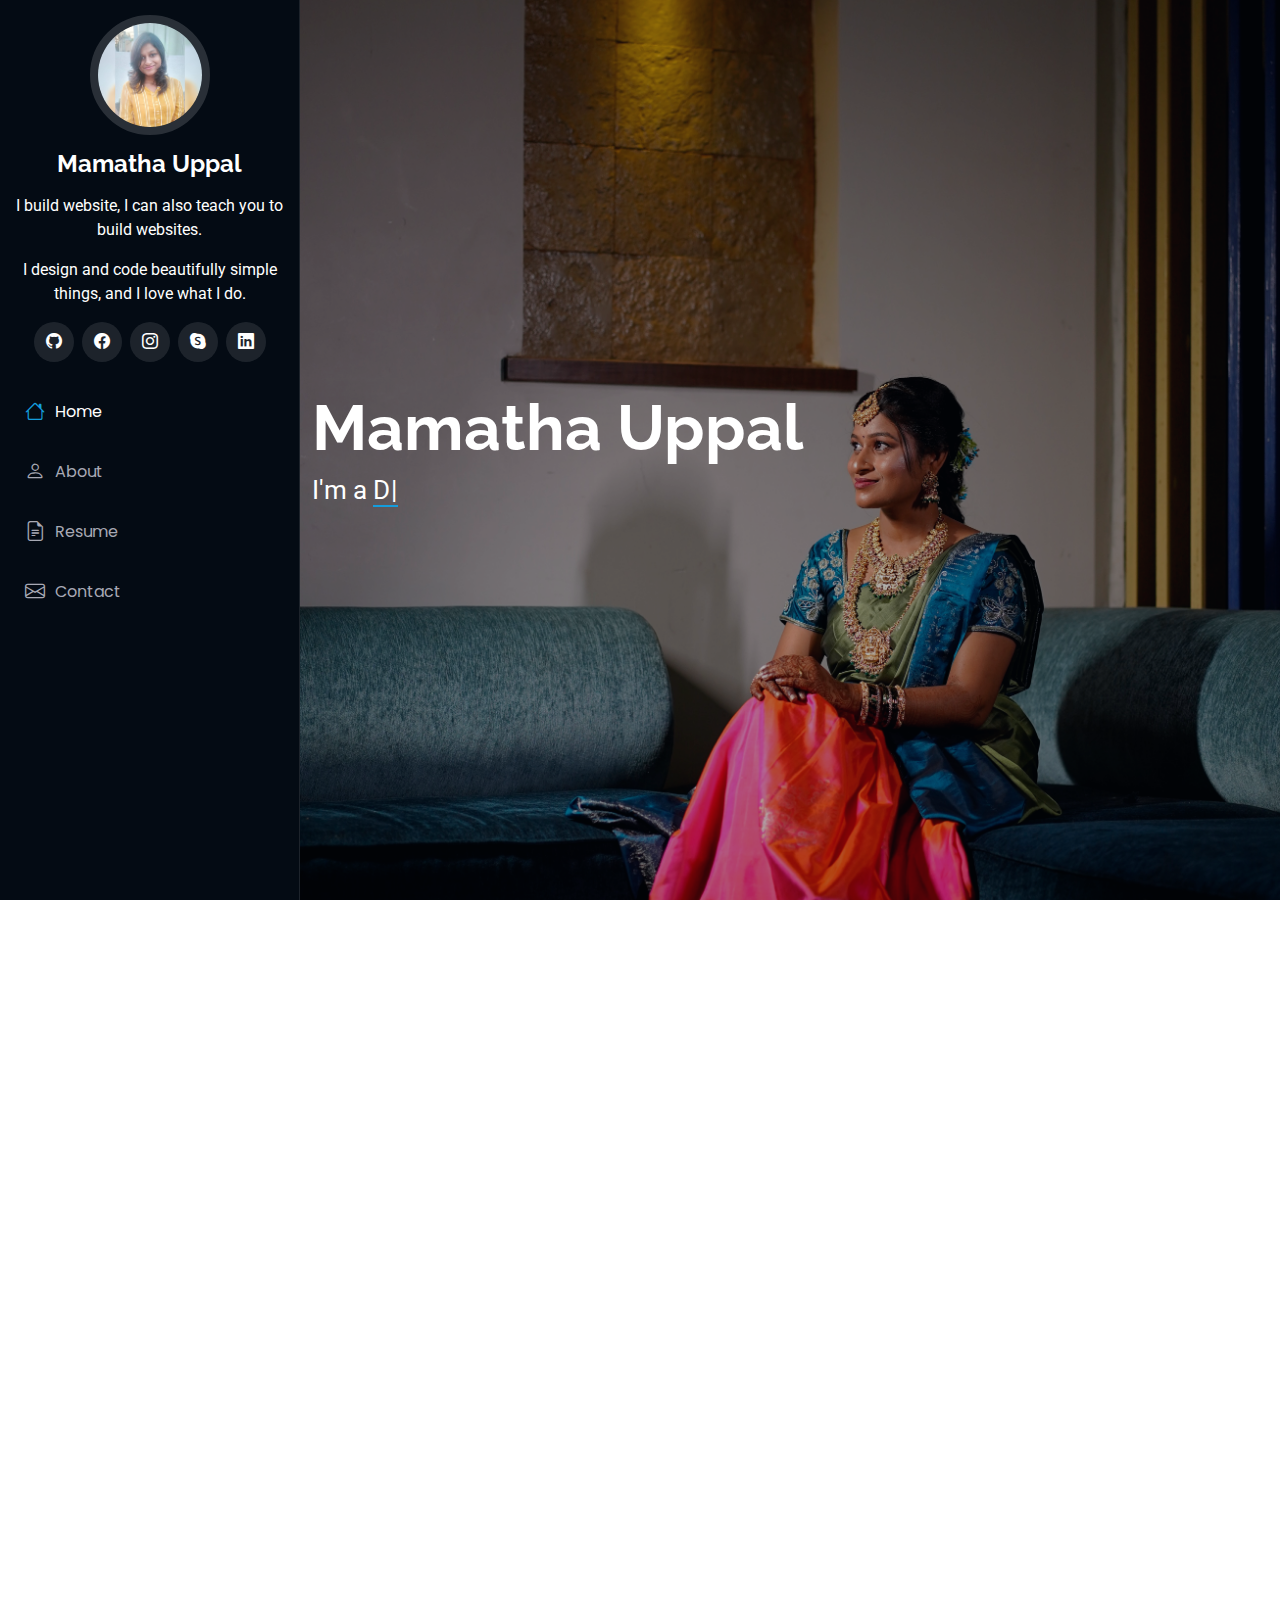
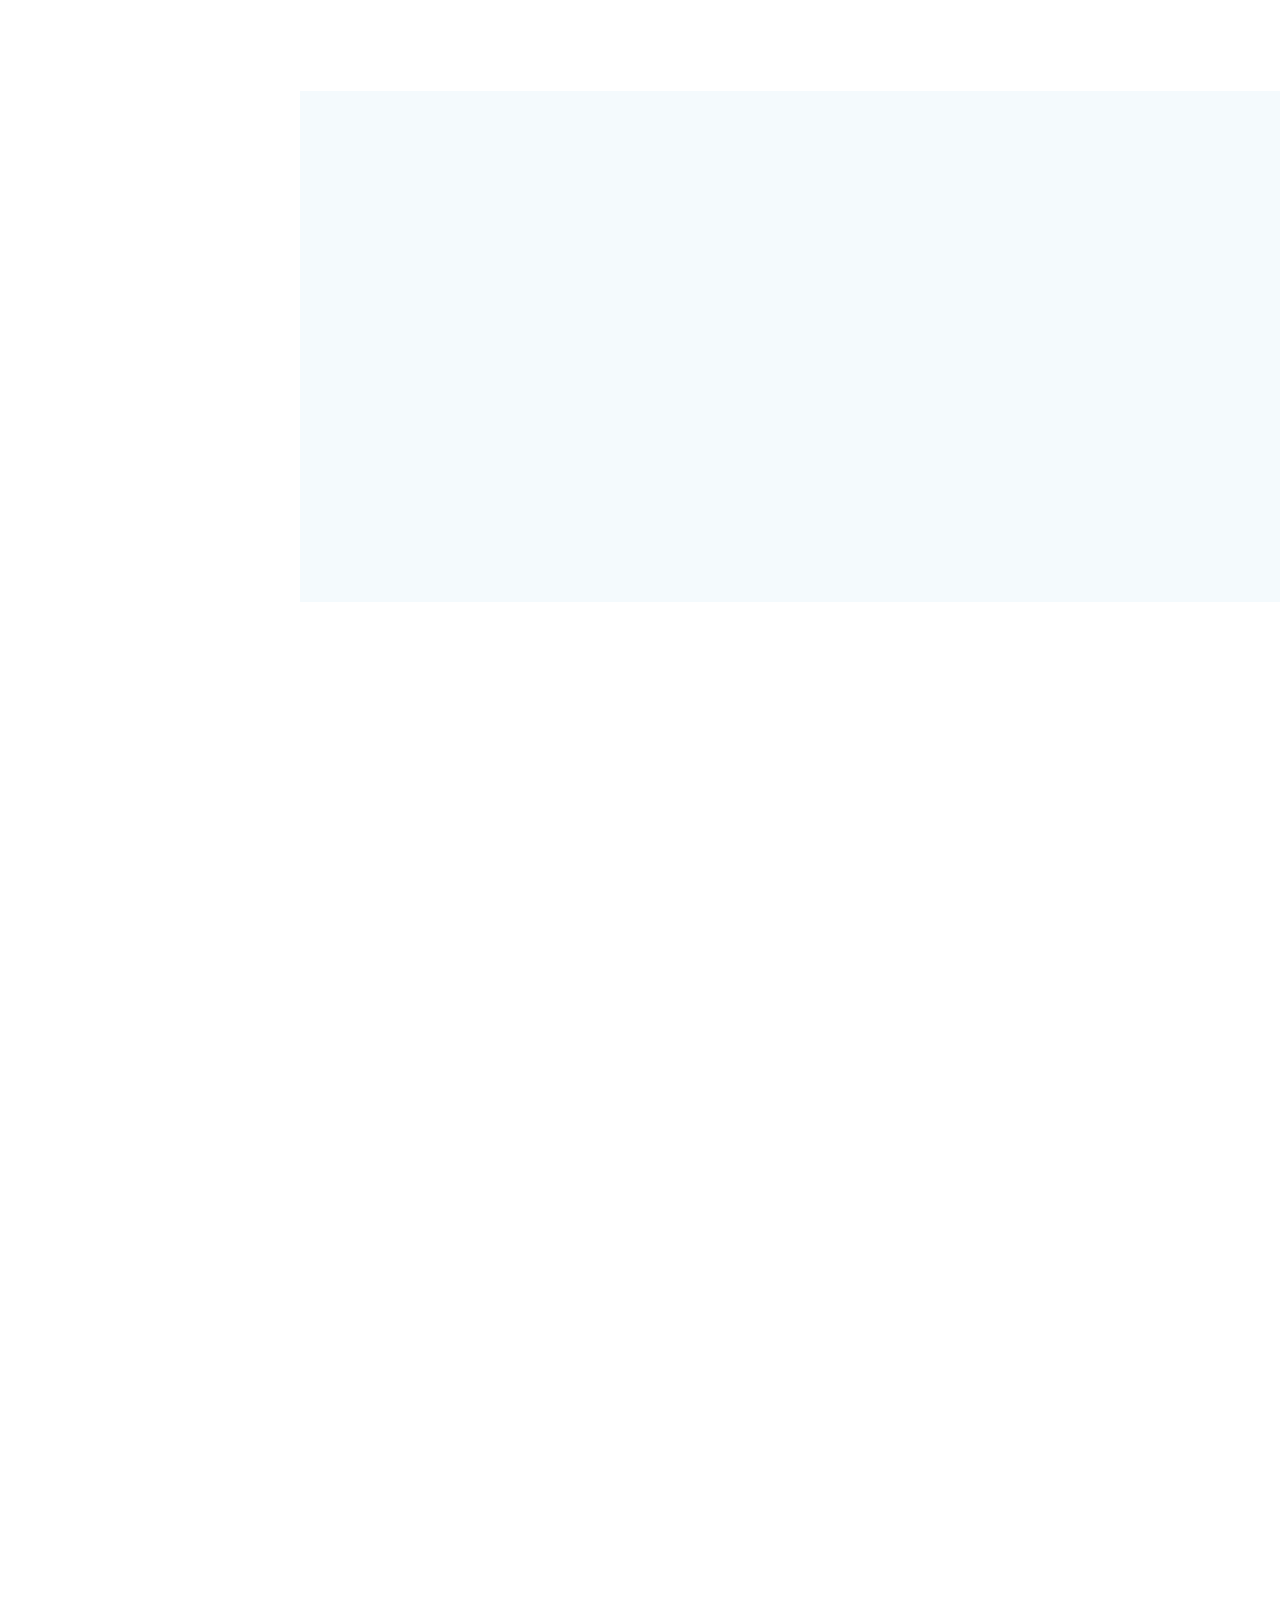
==== index.html @ be233d76 "initial portfolio design" ====
<!DOCTYPE html>
<html lang="en">

<head>
  <meta charset="utf-8">
  <meta content="width=device-width, initial-scale=1.0" name="viewport">
  <title>Mamatha Uppal portfolio</title>
  <meta content="" name="description">
  <meta content="" name="keywords">

  <!-- Favicons -->
  <link href="assets/img/title.png" rel="icon">
  <link href="assets/img/apple-touch-icon.png" rel="apple-touch-icon">

  <!-- Fonts -->
  <link href="https://fonts.googleapis.com" rel="preconnect">
  <link href="https://fonts.gstatic.com" rel="preconnect" crossorigin>
  <link href="https://fonts.googleapis.com/css2?family=Roboto:ital,wght@0,100;0,300;0,400;0,500;0,700;0,900;1,100;1,300;1,400;1,500;1,700;1,900&family=Poppins:ital,wght@0,100;0,200;0,300;0,400;0,500;0,600;0,700;0,800;0,900;1,100;1,200;1,300;1,400;1,500;1,600;1,700;1,800;1,900&family=Raleway:ital,wght@0,100;0,200;0,300;0,400;0,500;0,600;0,700;0,800;0,900;1,100;1,200;1,300;1,400;1,500;1,600;1,700;1,800;1,900&display=swap" rel="stylesheet">

  <!-- Vendor CSS Files -->
  <link href="assets/vendor/bootstrap/css/bootstrap.min.css" rel="stylesheet">
  <link href="assets/vendor/bootstrap-icons/bootstrap-icons.css" rel="stylesheet">
  <link href="assets/vendor/aos/aos.css" rel="stylesheet">
  <link href="assets/vendor/glightbox/css/glightbox.min.css" rel="stylesheet">
  <link href="assets/vendor/swiper/swiper-bundle.min.css" rel="stylesheet">

  <!-- Main CSS File -->
  <link href="assets/css/main.css" rel="stylesheet">

  <!-- =======================================================
  * Template Name: iPortfolio
  * Template URL: https://bootstrapmade.com/iportfolio-bootstrap-portfolio-websites-template/
  * Updated: Jun 29 2024 with Bootstrap v5.3.3
  * Author: BootstrapMade.com
  * License: https://bootstrapmade.com/license/
  ======================================================== -->
</head>

<body class="index-page">

  <header id="header" class="header dark-background d-flex flex-column">
    <i class="header-toggle d-xl-none bi bi-list"></i>

    <div class="profile-img">
      <img src="assets/img/my-profile-img.jpg" alt="" class="img-fluid rounded-circle">
    </div>

    <a href="index.html" class="logo d-flex align-items-center justify-content-center">
      <!-- Uncomment the line below if you also wish to use an image logo -->
      <!-- <img src="assets/img/logo.png" alt=""> -->
      <h1 class="sitename">Mamatha Uppal</h1>
    </a>
    <div class="text-center">
      <p>I build website, I can also teach you to build websites.</p>
      <p>I design and code beautifully simple things, and I love what I do.</p>
    </div>

    <div class="social-links text-center">
      <a href="https://github.com/MamathaUppal" class="twitter" target="_blank"><i class="bi bi-github"></i></a>
      <a href="https://www.facebook.com/mamatha.uppal/" class="facebook"  target="_blank"><i class="bi bi-facebook"></i></a>
      <a href="https://www.instagram.com/mamathauppal/" class="instagram" target="_blank"><i class="bi bi-instagram"></i></a>
      <a href="https://join.skype.com/invite/dGKX3ewYN2V1"  target="_blank" class="google-plus"><i class="bi bi-skype"></i></a>
      <a href="https://www.linkedin.com/in/mamatha-uppal-99059215b?utm_source=share&utm_campaign=share_via&utm_content=profile&utm_medium=android_app" 
      target="_blank" class="linkedin"><i class="bi bi-linkedin"></i></a>
    </div>

    <nav id="navmenu" class="navmenu">
      <ul>
        <li><a href="#hero" class="active"><i class="bi bi-house navicon"></i>Home</a></li>
        <li><a href="#about"><i class="bi bi-person navicon"></i> About</a></li>
        <li><a href="#resume"><i class="bi bi-file-earmark-text navicon"></i> Resume</a></li>
        <!-- <li><a href="#portfolio"><i class="bi bi-images navicon"></i> Projects</a></li> -->
        <!-- <li><a href="#services"><i class="bi bi-hdd-stack navicon"></i> Services</a></li> -->
        <li><a href="#contact"><i class="bi bi-envelope navicon"></i> Contact</a></li>
      </ul>
    </nav>

  </header>

  <main class="main">

    <!-- Hero Section -->
    <section id="hero" class="hero section dark-background">

      <img src="assets/img/hero-bg.jpg" alt="" data-aos="fade-in" class="">

      <div class="container" data-aos="fade-up" data-aos-delay="100">
        <h2>Mamatha Uppal</h2>
        <p>I'm a&nbsp;<span class="typed" data-typed-items="Web Developer, Ex-Boschler(Senior Software Developer), Ex-Accenture Employee, Ex-NTT Data Employee ">Designer</span><span class="typed-cursor typed-cursor--blink" aria-hidden="true"></span><span class="typed-cursor typed-cursor--blink" aria-hidden="true"></span></p>
      </div>

    </section><!-- /Hero Section -->

    <!-- About Section -->
    <section id="about" class="about section">

      <!-- Section Title -->
      <div class="container section-title" data-aos="fade-up">
        <h2>About</h2>
        <p>My passion is developing cutting-edge technologies to provide world-class technical solutions. I have a degree in computer science. Loves to experiment, learn new things, solve problems, and work diligently until the goal is accomplished. Excited about technology.</p>
      </div><!-- End Section Title -->

      <div class="container" data-aos="fade-up" data-aos-delay="100">

        <div class="row gy-4 justify-content-center">
          <div class="col-lg-4">
            <img src="assets/img/my-profile-img.jpg" class="img-fluid" alt="">
          </div>
          <div class="col-lg-8 content">
            <h2> Senior Software Developer / Web Developer.</h2>
            <p class="fst-italic py-3">
              I've been developing user-friendly and responsive web applications for more than 4 years, 
              during which time I've polished my HTML, CSS, JavaScript, and modern frameworks Angular.
            </p>
            <div class="row">
              <div class="col-lg-6">
                <ul>
                  <li><i class="bi bi-chevron-right"></i> <strong>Phone:</strong> <span>+1 469 615 5737 </span></li>
                  <li><i class="bi bi-chevron-right"></i> <strong>City:</strong> <span>Texas, USA</span></li>
                </ul>
              </div>
              <div class="col-lg-6">
                <ul>
                  <li><i class="bi bi-chevron-right"></i> <strong>Degree:</strong> <span>Bachelor's</span></li>
                  <li><i class="bi bi-chevron-right"></i> <strong>Email:</strong> <span>mamathauppal23@gmail.com</span></li>
                </ul>
              </div>
            </div>
            <p class="py-3">
              From a young age, I have been fascinated by the pervasive influence of computers in our modern world.
               Whether it’s the power of supercomputers solving complex problems or the convenience of smartphones acting as personal digital assistants, 
               computers are integral to our daily lives.Having a strong background in computer science in my graduate,I've always been interested in learning about different fields and viewpoints,
               The countless opportunities presented by software development piqued my interest. My natural curiosity motivates me to study new technologies and fosters an appreciation for how things operate.
            </p>
          </div>
        </div>

      </div>

    </section><!-- /About Section -->

    <!-- Skills Section -->
    <section id="skills" class="skills section light-background">

      <!-- Section Title -->
      <div class="container section-title" data-aos="fade-up">
        <h2>Skills</h2>
        <p>Software Developer with experience and strong foundation in software development life-cycle, proficient frontend technology,
           creating responsive, user-friendly web applications. Adept at performance optimization, test-driven development , and collaborative development using Git,
            SOLID principles and agile methodologies.</p>
      </div><!-- End Section Title -->

      <div class="container" data-aos="fade-up" data-aos-delay="100">

        <div class="row skills-content skills-animation">

          <div class="col-lg-6">

            <div class="progress">
              <span class="skill"><span>Angular,HTML-CSS,JS</span> <i class="val">100%</i></span>
              <div class="progress-bar-wrap">
                <div class="progress-bar" role="progressbar" aria-valuenow="100" aria-valuemin="0" aria-valuemax="100"></div>
              </div>
            </div><!-- End Skills Item -->

            <div class="progress">
              <span class="skill"><span>Jasmine-Karma, NodeJS, TS, ExpressJS, JSON, Restful API's, RxJs</span> <i class="val">75%</i></span>
              <div class="progress-bar-wrap">
                <div class="progress-bar" role="progressbar" aria-valuenow="75" aria-valuemin="0" aria-valuemax="100"></div>
              </div>
            </div><!-- End Skills Item -->

            <div class="progress">
              <span class="skill"><span>Libraries: D3-elkjs, AgGrid, ChartJS, Angular Material, bootstrap, grunt, ngx-translate</span> <i class="val">75%</i></span>
              <div class="progress-bar-wrap">
                <div class="progress-bar" role="progressbar" aria-valuenow="75" aria-valuemin="0" aria-valuemax="100"></div>
              </div>
            </div><!-- End Skills Item -->

          </div>

          <div class="col-lg-6">

            <div class="progress">
              <span class="skill"><span> VS code, Azure DevOps, Bitbucket, Git, Figma, Postman, Jira, SonarQube, Beyond Compare, Jenkins</span> <i class="val">70%</i></span>
              <div class="progress-bar-wrap">
                <div class="progress-bar" role="progressbar" aria-valuenow="70" aria-valuemin="0" aria-valuemax="100"></div>
              </div>
            </div><!-- End Skills Item -->

            <div class="progress">
              <span class="skill"><span>MongoDB, Oracle DB, Basics of Java, R, Mongoose, JBoss, widefly, Eclipse IDE </span> <i class="val">55%</i></span>
              <div class="progress-bar-wrap">
                <div class="progress-bar" role="progressbar" aria-valuenow="55" aria-valuemin="0" aria-valuemax="100"></div>
              </div>
            </div><!-- End Skills Item -->

            <div class="progress">
              <span class="skill"><span>Window, ubuntu</span> <i class="val">60%</i></span>
              <div class="progress-bar-wrap">
                <div class="progress-bar" role="progressbar" aria-valuenow="60" aria-valuemin="0" aria-valuemax="100"></div>
              </div>
            </div><!-- End Skills Item -->

          </div>

        </div>

      </div>

    </section><!-- /Skills Section -->

    <!-- Resume Section -->
    <section id="resume" class="resume section">

      <!-- Section Title -->
      <div class="container section-title" data-aos="fade-up">
        <h2>Resume</h2>
        <p>Experienced Software Developer with a demonstrated history of working in the information technology and service industry. Having 4+ years of professional experience in the software industry, I now want to challenge myself in a new environment where my skill set or expertise will be a valuable asset to an organization.</p>
      </div><!-- End Section Title -->

      <div class="container">

        <div class="row">

          <div  data-aos="fade-up" data-aos-delay="100">
            <h3 class="resume-title">Professional Experience</h3>
            <div class="resume-item">
              <h4>Senior Engineer</h4>
              <h5>May 2023 – Feb 2024</h5>
              <p><em>BOSCH GLOBAL SOFTWARE TECHNOLOGIES PVT. LTD., Bangalore, India </em></p>
              <ul>
                <li>Played a key role in the working on Nexo cordless Wi-Fi nut runner analysis tool frontend angular project, which has
                  connection and statistics module, integrated a chartjs library for data visualization and statistics calculations,
                   ngxtranslate lib for translation language, xlsx lib for export excel.</li>
                <li>Upgraded angular version from 14 to 16, resolved third party library version dependencies, and ensured the
                  vulnerability issue count is always zero by using audit log. </li>
                <li>Worked on custom third-party library rexroth and bci-web-core for styling and behavior of web pages and application
                  testing in ctrlx automation store from Bosch Rexroth.</li>
                <li>Worked on license management POC feature in an application, designed and implemented histogram feature using
                  chartJs lib and implemented statistics calculation for dataset.</li>
              </ul>
            </div><!-- Edn Resume Item -->

            <div class="resume-item">
              <h4>Application Development Senior Analyst</h4>
              <h5>Feb 2021 – May 2023</h5>
              <p><em>ACCENTURE SOLUTIONS PVT. LTD., Bangalore, India </em></p>
              <ul>
                <li>Design and developed angular framework for Citibank client to discover and visualize the bank product, created graph
                  structure using D3 and elkjs library which contains nodes and connection which indicates the products/services and relationship
                  between products/services.</li>
                <li>Integrated a Smart-WebComponents-Angular lib for the tree hierarchy structure, AgGrid lib for table catalogue, and
                  other(citi custom lib) third-party libraries into a web application, improving functionality and user experience,
                  increased in customer satisfaction.</li>
                <li>Designed and developed a reusable component, resulting in a 40% reduction in development time for projects.</li>
                <li>Worked closely with backend developers to integrate front-end components with Rest APIs, ensuring seamless data
                  flow and functionality, Integrated error handling in application.</li>
                <li>Conducted unit tests and end-to-end tests using Jasmine and karma, ensuring code reliability and quality while
                    generating SonarQube reports using Jenkins pipeline.</li>
                <li>Collaborate with cross-functional teams including designers, project managers, and quality assurance testers to
                  deliver robust solutions on time. Mentor junior developers, conducting code reviews and providing guidance on best practices in Angular development.</li>
                <li>Participated in Rapid prototype of Agile development sprints, contributing to sprint planning, daily stand-ups, and
                  customer meetings.</li>
              </ul>
            </div><!-- Edn Resume Item -->

            <div class="resume-item">
              <h4>Software Engineer</h4>
              <h5>Jun 2019 – Feb 2021</h5>
              <p><em>NTT DATA INSURANCE SYSTEMS PVT. LTD., Bangalore, India </em></p>
              <ul>
                <li>Worked on FirstGen general insurance web-based product, which covers the full cycle of insurance operation,
                  Developed UI pages for claims and underwriting modules</li>
                <li>Developed and executed front-end development strategies, resulting in a 15% increase in website performance by
                  implementing optimization techniques such as code minification and troubleshooting issues using browser developer
                  tools.</li>
                <li>Optimized code and improved loading and landing of web pages, integrated server-side rendering for loading router
                  menu bar in home page and reduced loading time of application.</li>
                <li>Certification training of angular 10 for migration of angular 1.4 to angular 10, worked on proof of concept angular 10
                  migration for the entire application</li>
                <li>Actively participated in back-end development tasks and successfully integrated front-end applications with back-end
                  services.</li>
                <li>Supported project for issues and fixing it.</li>
              </ul>
            </div><!-- Edn Resume Item -->

            <h3 class="resume-title">Education</h3>
            <div class="resume-item">
              <h4>BACHELOR OF ENGINEERING IN COMPUTER SCIENCE, <em>CGPA: 7.75</em></h4>
              <h5>Aug 2015 - Jul 2019</h5>
              <p><em>DAYANANDA SAGAR COLLEGE OF ENGINEERING, Karnataka, India</em></p>
              <p>Programming in c and Data structure, Oops with java, Logic design,
                 Computer Organization, Discrete Mathametical structure, Algorithm design and analysis, Microprocessor,
                  Operating System, Programming in python, Unix system programming, Computer networks, 
                  Data base management, Software Engineering, Automata theory and formala language, 
                  Artificial intelligence and agent technology, Internet and Web technology, 
                  Complier design, Computer Graphics and Visualization, Cloud and BigData Application, 
                  Wireless sensor network, Software testing, Machine learning, 
                  Object oriented modeling and design, System modeling and simulation, 
                  Embedded computing system, Internet of things, Computer vision, Information network security.</p>
            </div><!-- Edn Resume Item -->

          </div>

         

        </div>

      </div>

    </section><!-- /Resume Section -->

    <!-- Portfolio Section -->
    <!-- <section id="portfolio" class="portfolio section light-background"> -->

      <!-- Section Title -->
      <!-- <div class="container section-title" data-aos="fade-up">
        <h2>Projects</h2>
      </div> -->
      <!-- End Section Title -->

      <!-- <div class="container">

        <div class="isotope-layout" data-default-filter="*" data-layout="masonry" data-sort="original-order">

          <div class="row gy-4 isotope-container" data-aos="fade-up" data-aos-delay="200">

            <div class="col-lg-4 col-md-6 portfolio-item isotope-item filter-app">
              <div class="portfolio-content h-100">
                <img src="assets/img/portfolio/faq-chatbot.png" class="img-fluid" alt="">
                <div class="portfolio-info">
                  <h4>App 1</h4>
                  <p>An Intergrated Chatbot for the Online Shopping System</p>
                  <a href="assets/img/portfolio/faq-chatbot.png" title="App 1" data-gallery="portfolio-gallery-app" class="glightbox preview-link"><i class="bi bi-zoom-in"></i></a>
                  <a href="portfolio-details.html" title="More Details" class="details-link"><i class="bi bi-link-45deg"></i></a>
                </div>
              </div>
            </div>

        </div>

        <div class="row gy-4 isotope-container" data-aos="fade-up" data-aos-delay="200">

          <div class="col-lg-4 col-md-6 portfolio-item isotope-item filter-app">
            <div class="portfolio-content h-100">
              <img src="assets/img/portfolio/faq-chatbot.png" class="img-fluid" alt="">
              <div class="portfolio-info">
                <h4>App 2</h4>
                <p>Computer Graphics - Impact of Plastic</p>
                <a href="assets/img/portfolio/App2/App2-1.png" title="App 1" data-gallery="portfolio-gallery-app" class="glightbox preview-link"><i class="bi bi-zoom-in"></i></a>
                <a href="portfolio-details.html" title="More Details" class="details-link"><i class="bi bi-link-45deg"></i></a>
              </div>
            </div>
          </div>
        

      </div>

      </div>

    </section> -->
    <!-- /Portfolio Section -->

    <!-- Services Section -->
    <!-- <section id="services" class="services section"> -->

      <!-- Section Title -->
      <!-- <div class="container section-title" data-aos="fade-up">
        <h2>Services</h2>
        <p>Magnam dolores commodi suscipit. Necessitatibus eius consequatur ex aliquid fuga eum quidem. Sit sint consectetur velit. Quisquam quos quisquam cupiditate. Et nemo qui impedit suscipit alias ea. Quia fugiat sit in iste officiis commodi quidem hic quas.</p>
      </div> -->
      <!-- End Section Title -->

      <!-- <div class="container">

        <div class="row gy-4">

          <div class="col-lg-4 col-md-6 service-item d-flex" data-aos="fade-up" data-aos-delay="100">
            <div class="icon flex-shrink-0"><i class="bi bi-briefcase"></i></div>
            <div>
              <h4 class="title"><a href="service-details.html" class="stretched-link">Lorem Ipsum</a></h4>
              <p class="description">Voluptatum deleniti atque corrupti quos dolores et quas molestias excepturi sint occaecati cupiditate non provident</p>
            </div>
          </div> -->
          <!-- End Service Item -->

          <!-- <div class="col-lg-4 col-md-6 service-item d-flex" data-aos="fade-up" data-aos-delay="200">
            <div class="icon flex-shrink-0"><i class="bi bi-card-checklist"></i></div>
            <div>
              <h4 class="title"><a href="service-details.html" class="stretched-link">Dolor Sitema</a></h4>
              <p class="description">Minim veniam, quis nostrud exercitation ullamco laboris nisi ut aliquip ex ea commodo consequat tarad limino ata</p>
            </div>
          </div>End Service Item -->

          <!-- <div class="col-lg-4 col-md-6 service-item d-flex" data-aos="fade-up" data-aos-delay="300">
            <div class="icon flex-shrink-0"><i class="bi bi-bar-chart"></i></div>
            <div>
              <h4 class="title"><a href="service-details.html" class="stretched-link">Sed ut perspiciatis</a></h4>
              <p class="description">Duis aute irure dolor in reprehenderit in voluptate velit esse cillum dolore eu fugiat nulla pariatur</p>
            </div>
          </div>End Service Item -->

          <!-- <div class="col-lg-4 col-md-6 service-item d-flex" data-aos="fade-up" data-aos-delay="400">
            <div class="icon flex-shrink-0"><i class="bi bi-binoculars"></i></div>
            <div>
              <h4 class="title"><a href="service-details.html" class="stretched-link">Magni Dolores</a></h4>
              <p class="description">Excepteur sint occaecat cupidatat non proident, sunt in culpa qui officia deserunt mollit anim id est laborum</p>
            </div>
          </div>End Service Item -->

          <!-- <div class="col-lg-4 col-md-6 service-item d-flex" data-aos="fade-up" data-aos-delay="500">
            <div class="icon flex-shrink-0"><i class="bi bi-brightness-high"></i></div>
            <div>
              <h4 class="title"><a href="service-details.html" class="stretched-link">Nemo Enim</a></h4>
              <p class="description">At vero eos et accusamus et iusto odio dignissimos ducimus qui blanditiis praesentium voluptatum deleniti atque</p>
            </div>
          </div>End Service Item -->

          <!-- <div class="col-lg-4 col-md-6 service-item d-flex" data-aos="fade-up" data-aos-delay="600">
            <div class="icon flex-shrink-0"><i class="bi bi-calendar4-week"></i></div>
            <div>
              <h4 class="title"><a href="service-details.html" class="stretched-link">Eiusmod Tempor</a></h4>
              <p class="description">Et harum quidem rerum facilis est et expedita distinctio. Nam libero tempore, cum soluta nobis est eligendi</p>
            </div>
          </div>End Service Item -->

        <!-- </div>

      </div>

    </section>      /Services Section -->

    <!-- Testimonials Section -->
    <!-- <section id="testimonials" class="testimonials section light-background">

   
      <div class="container section-title" data-aos="fade-up">
        <h2>Testimonials</h2>
      </div>

      <div class="container" data-aos="fade-up" data-aos-delay="100">

        <div class="swiper init-swiper">
          <script type="application/json" class="swiper-config">
            {
              "loop": true,
              "speed": 600,
              "autoplay": {
                "delay": 5000
              },
              "slidesPerView": "auto",
              "pagination": {
                "el": ".swiper-pagination",
                "type": "bullets",
                "clickable": true
              },
              "breakpoints": {
                "320": {
                  "slidesPerView": 1,
                  "spaceBetween": 40
                },
                "1200": {
                  "slidesPerView": 3,
                  "spaceBetween": 1
                }
              }
            }
          </script>
          <div class="swiper-wrapper">

            <div class="swiper-slide">
              <div class="testimonial-item">
                <p>
                  <i class="bi bi-quote quote-icon-left"></i>
                  <span>Proin iaculis purus consequat sem cure digni ssim donec porttitora entum suscipit rhoncus. Accusantium quam, ultricies eget id, aliquam eget nibh et. Maecen aliquam, risus at semper.</span>
                  <i class="bi bi-quote quote-icon-right"></i>
                </p>
                <img src="assets/img/testimonials/testimonials-1.jpg" class="testimonial-img" alt="">
                <h3>Saul Goodman</h3>
                <h4>Ceo &amp; Founder</h4>
              </div>
            </div>
            <div class="swiper-slide">
              <div class="testimonial-item">
                <p>
                  <i class="bi bi-quote quote-icon-left"></i>
                  <span>Export tempor illum tamen malis malis eram quae irure esse labore quem cillum quid malis quorum velit fore eram velit sunt aliqua noster fugiat irure amet legam anim culpa.</span>
                  <i class="bi bi-quote quote-icon-right"></i>
                </p>
                <img src="assets/img/testimonials/testimonials-2.jpg" class="testimonial-img" alt="">
                <h3>Sara Wilsson</h3>
                <h4>Designer</h4>
              </div>
            </div>

          </div>
          <div class="swiper-pagination"></div>
        </div>

      </div>

    </section> -->
    <!-- /Testimonials Section -->

    <!-- Contact Section -->
    <section id="contact" class="contact section">

      <!-- Section Title -->
      <div class="container section-title" data-aos="fade-up">
        <h2>Contact</h2>
      </div><!-- End Section Title -->

      <div class="container" data-aos="fade-up" data-aos-delay="100">

        <div class="row gy-4">

          <div class="col-lg-5">

            <div class="info-wrap">
              <div class="info-item d-flex" data-aos="fade-up" data-aos-delay="200">
                <i class="bi bi-geo-alt flex-shrink-0"></i>
                <div>
                  <h3>Address</h3>
                  <p>2936 W ROYAL LANE, IRVING DALLAS, TEXAS - 75063</p>
                </div>
              </div><!-- End Info Item -->

              <div class="info-item d-flex" data-aos="fade-up" data-aos-delay="300">
                <i class="bi bi-telephone flex-shrink-0"></i>
                <div>
                  <h3>Call Us</h3>
                  <p>+1 469 615 5737</p>
                </div>
              </div><!-- End Info Item -->

              <div class="info-item d-flex" data-aos="fade-up" data-aos-delay="400">
                <i class="bi bi-envelope flex-shrink-0"></i>
                <div>
                  <h3>Email Us</h3>
                  <p>mamathauppal23@gmail.com</p>
                </div>
              </div><!-- End Info Item -->

              <iframe src="https://www.google.com/maps/embed?pb=!4v1722631829159!6m8!1m7!1s0uiCPpGRPQr5kw47qaG_DQ!2m2!1d32.9108531971276!2d-96.98337919944822!3f226.89572!4f0!5f0.7820865974627469" width="350" height="300" style="border:0;" allowfullscreen="" loading="lazy" referrerpolicy="no-referrer-when-downgrade"></iframe>
            </div>
          </div>

          <div class="col-lg-7">
            <form action="https://formspree.io/f/mnnabgok"  method="post"  data-aos="fade-up" data-aos-delay="200">
              <div class="row gy-4">

                <div class="col-md-6">
                  <label for="name-field" class="pb-2">Your Name</label>
                  <input type="text" name="name" id="name-field" class="form-control" required="">
                </div>

                <div class="col-md-6">
                  <label for="email-field" class="pb-2">Your Email</label>
                  <input type="email" class="form-control" name="email" id="email-field" required="">
                </div>

                <div class="col-md-12">
                  <label for="subject-field" class="pb-2">Subject</label>
                  <input type="text" class="form-control" name="subject" id="subject-field" required="">
                </div>

                <div class="col-md-12">
                  <label for="message-field" class="pb-2">Message</label>
                  <textarea class="form-control" name="message" rows="10" id="message-field" required=""></textarea>
                </div>

                <div class="php-email-form text-center"> <button  type="submit">Send Message</button> </div>  
                <!-- </div> -->

              </div>
            </form>
          </div><!-- End Contact Form -->

        </div>

      </div>

    </section><!-- /Contact Section -->

  </main>

  <!-- Scroll Top -->
  <a href="#" id="scroll-top" class="scroll-top d-flex align-items-center justify-content-center"><i class="bi bi-arrow-up-short"></i></a>

  <!-- Preloader -->
  <div id="preloader"></div>

  <!-- Vendor JS Files -->
  <script src="assets/vendor/bootstrap/js/bootstrap.bundle.min.js"></script>
  <script src="assets/vendor/php-email-form/validate.js"></script>
  <script src="assets/vendor/aos/aos.js"></script>
  <script src="assets/vendor/typed.js/typed.umd.js"></script>
  <script src="assets/vendor/purecounter/purecounter_vanilla.js"></script>
  <script src="assets/vendor/waypoints/noframework.waypoints.js"></script>
  <script src="assets/vendor/glightbox/js/glightbox.min.js"></script>
  <script src="assets/vendor/imagesloaded/imagesloaded.pkgd.min.js"></script>
  <script src="assets/vendor/isotope-layout/isotope.pkgd.min.js"></script>
  <script src="assets/vendor/swiper/swiper-bundle.min.js"></script>

  <!-- Main JS File -->
   
  <script src="assets/js/main.js"></script>

</body>

</html>
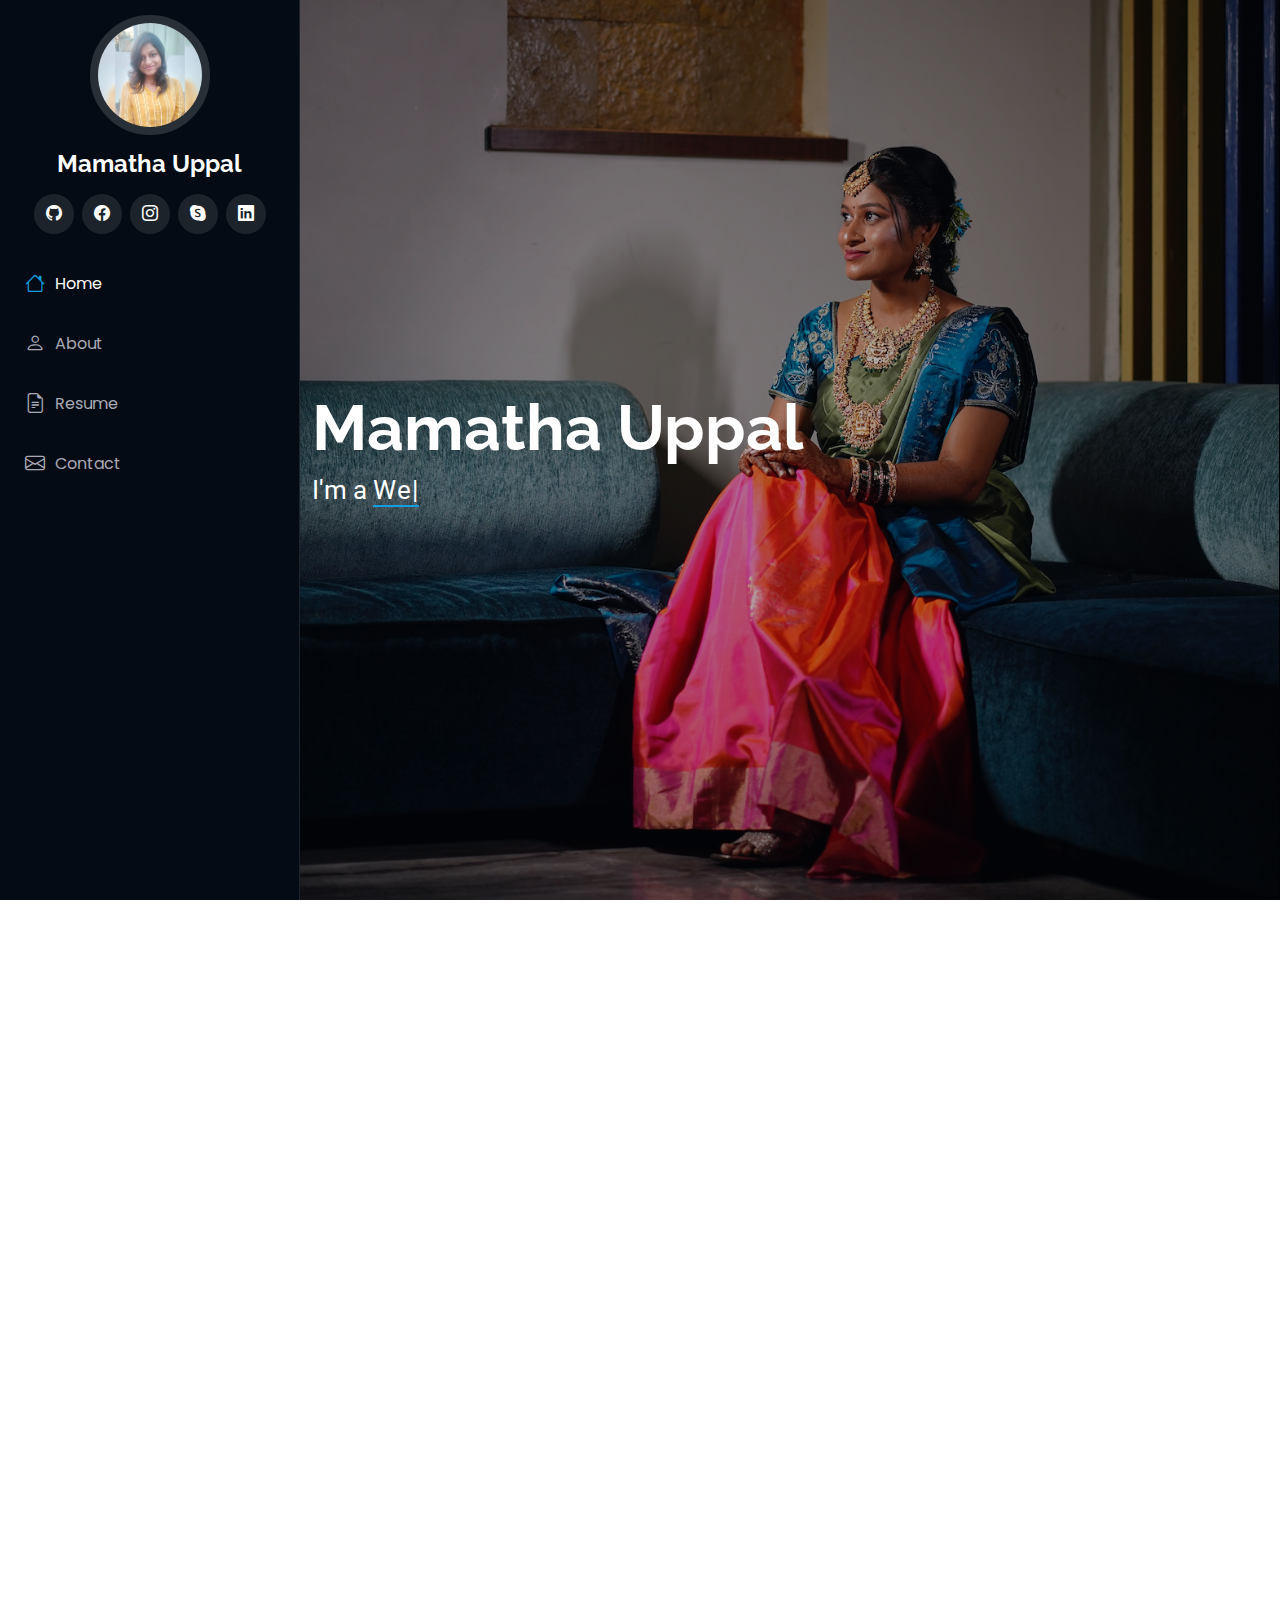
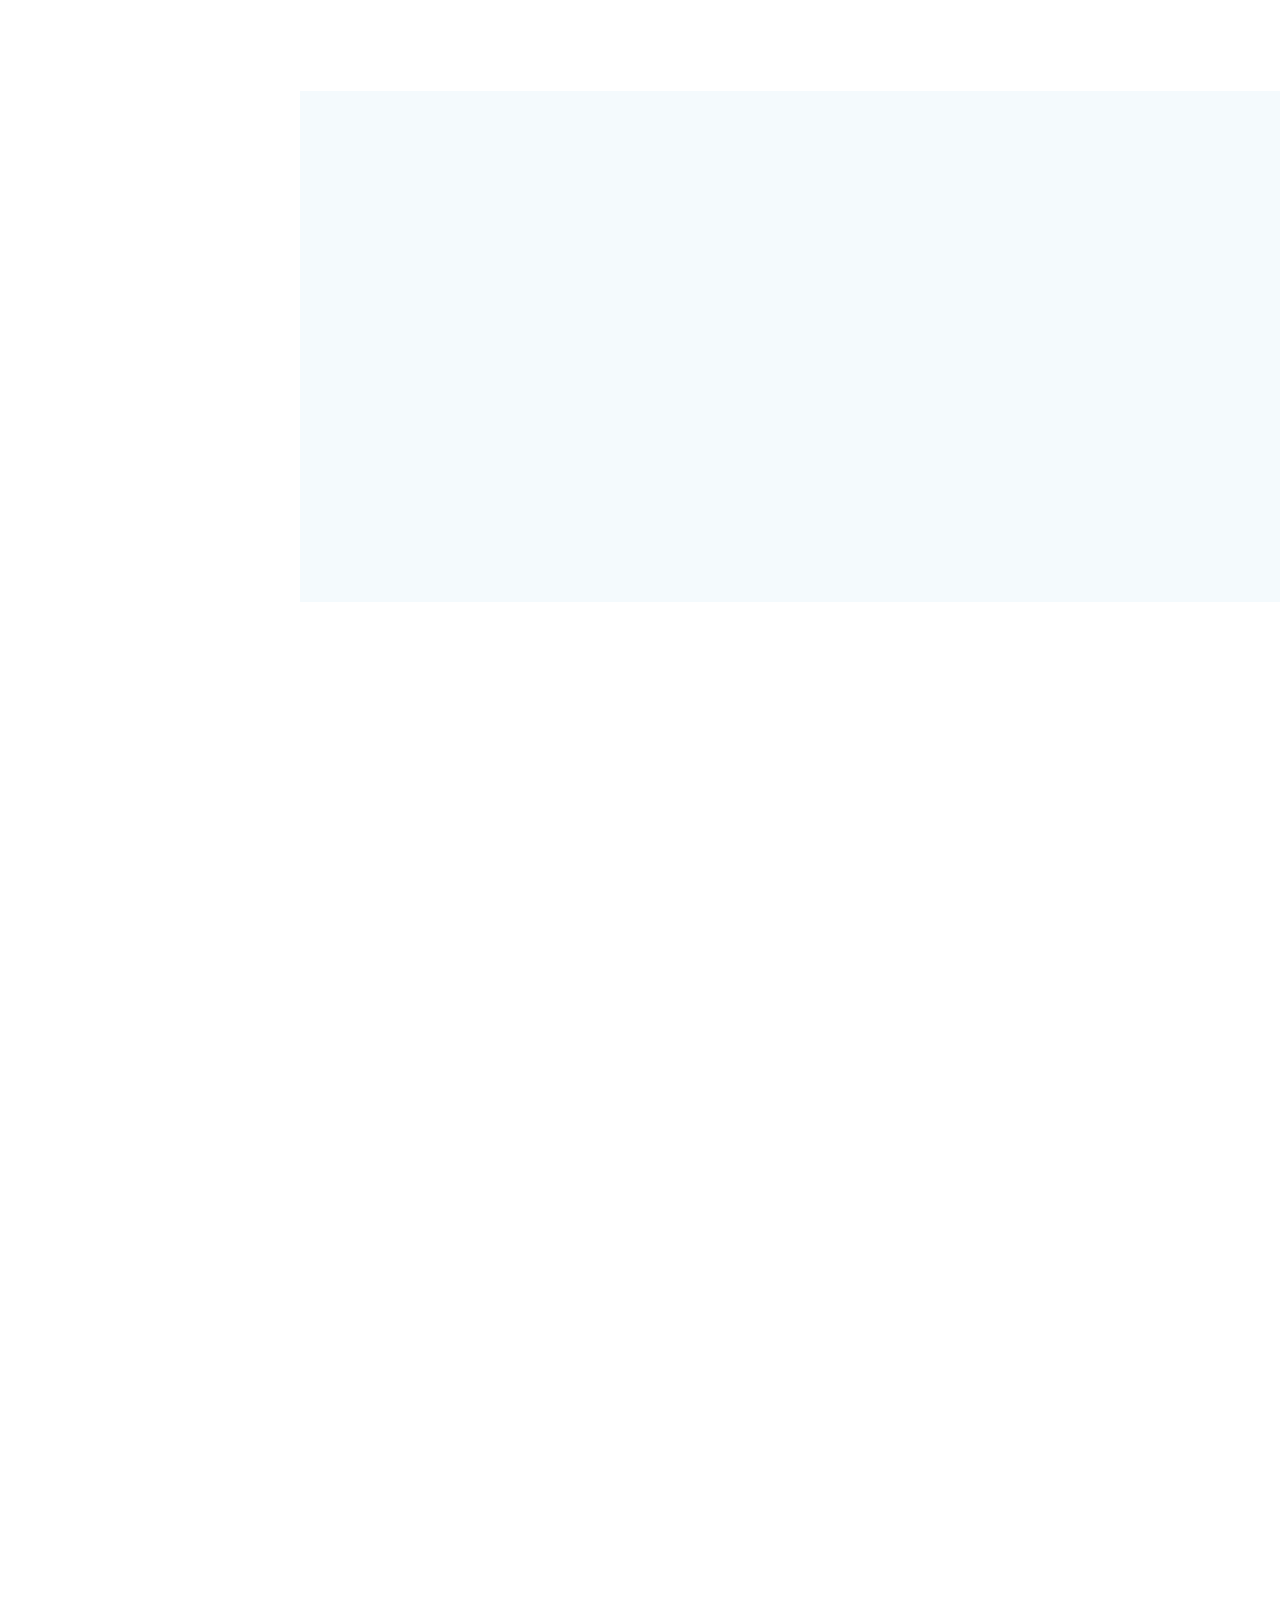
==== commit 456a0fdd: "profile changes" ====
--- a/index.html
+++ b/index.html
@@ -50,10 +50,10 @@
       <!-- <img src="assets/img/logo.png" alt=""> -->
       <h1 class="sitename">Mamatha Uppal</h1>
     </a>
-    <div class="text-center">
+    <!-- <div class="text-center">
       <p>I build website, I can also teach you to build websites.</p>
       <p>I design and code beautifully simple things, and I love what I do.</p>
-    </div>
+    </div> -->
 
     <div class="social-links text-center">
       <a href="https://github.com/MamathaUppal" class="twitter" target="_blank"><i class="bi bi-github"></i></a>
@@ -547,7 +547,7 @@
           </div>
 
           <div class="col-lg-7">
-            <form action="https://formspree.io/f/mnnabgok"  method="post"  data-aos="fade-up" data-aos-delay="200">
+            <form action="https://formspree.io/f/mnnabgok" method="post"  data-aos="fade-up" data-aos-delay="200">
               <div class="row gy-4">
 
                 <div class="col-md-6">
